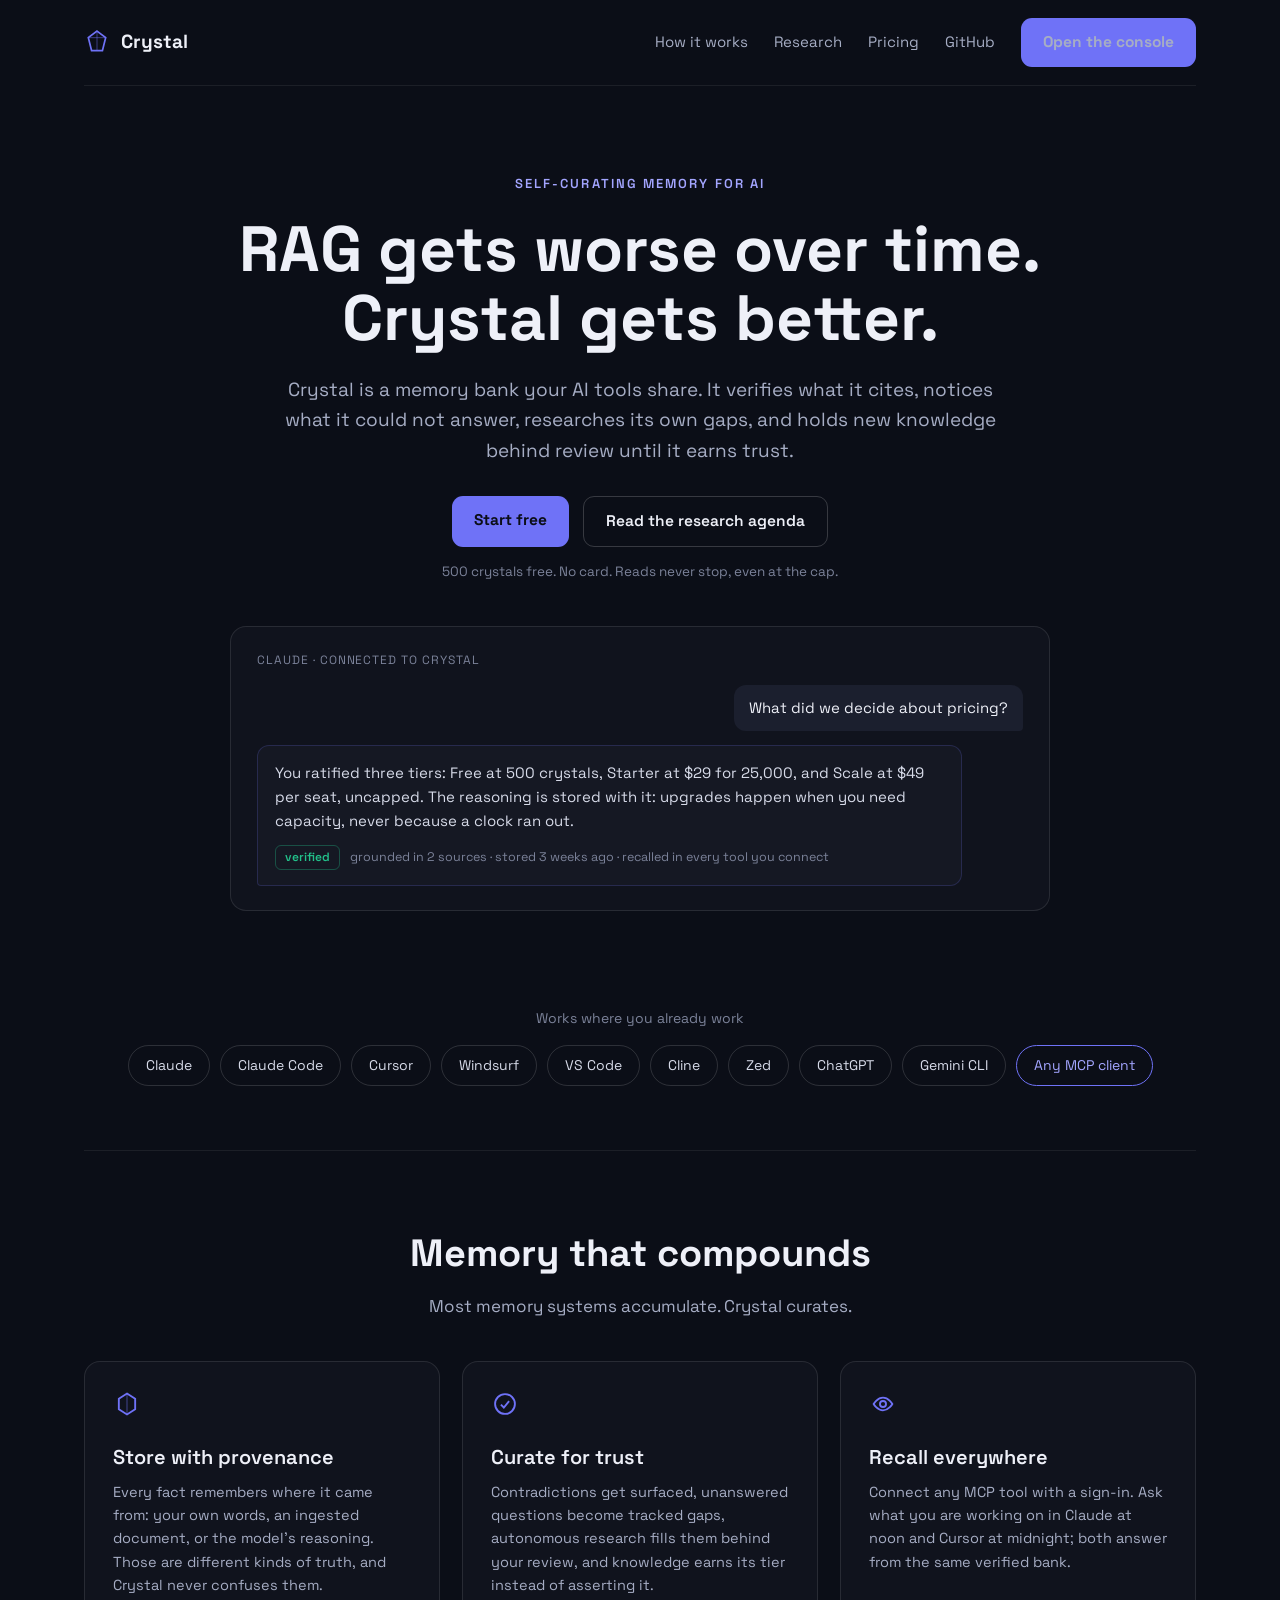
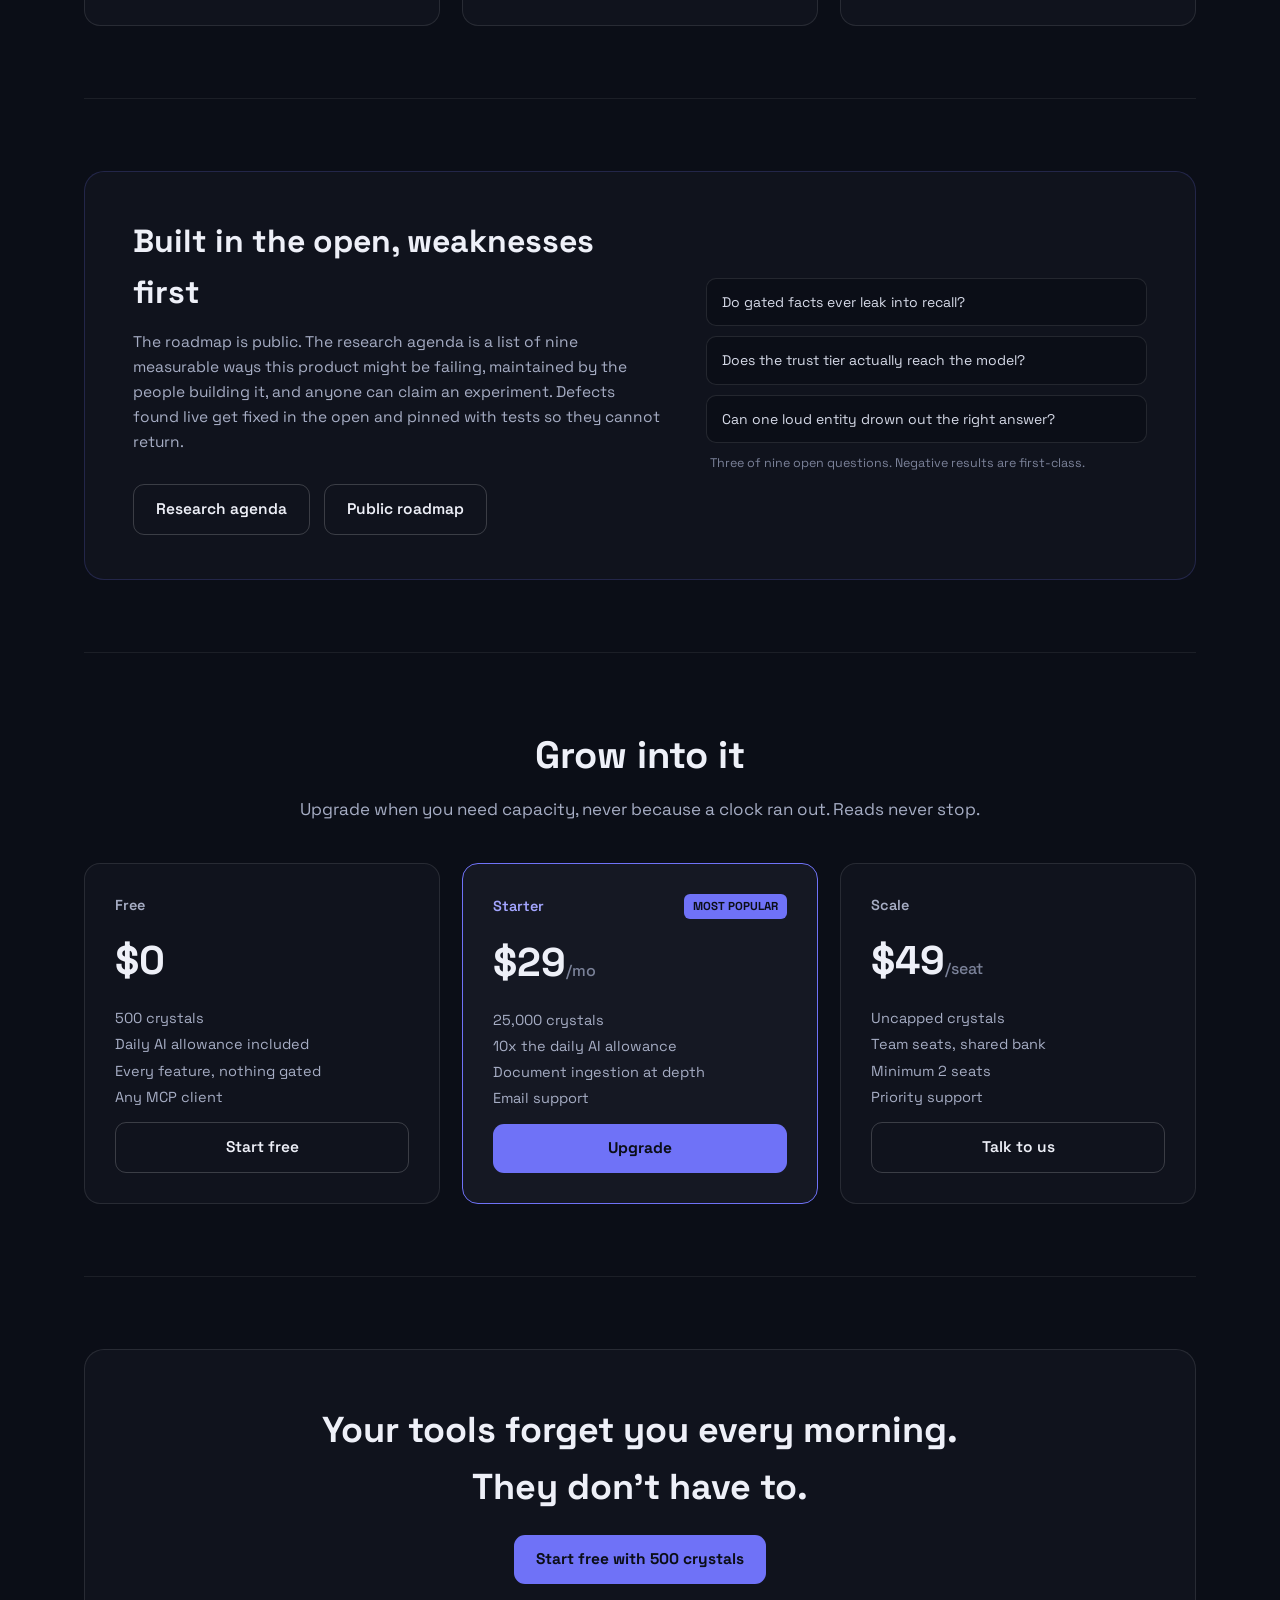
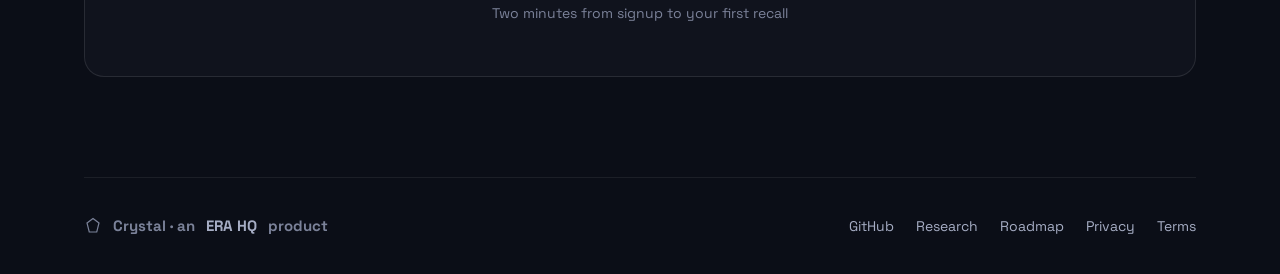
==== index.html @ cb1e688d "Crystal landing: the front door at crystal.erahq.ai, with real privacy and terms" ====
<!doctype html>
<html lang="en">
<head>
<meta charset="utf-8">
<meta name="viewport" content="width=device-width, initial-scale=1">
<title>Crystal — memory that curates itself</title>
<meta name="description" content="Crystal is a memory bank your AI tools share. It verifies what it cites, notices what it could not answer, researches its own gaps, and holds new knowledge behind review until it earns trust.">
<link rel="preconnect" href="https://fonts.googleapis.com">
<link rel="preconnect" href="https://fonts.gstatic.com" crossorigin>
<link href="https://fonts.googleapis.com/css2?family=Space+Grotesk:wght@400;500;600;700&display=swap" rel="stylesheet">
<link rel="stylesheet" href="/styles.css">
<link rel="icon" type="image/svg+xml" href="/favicon.svg">
</head>
<body>
<div class="wrap">
  <nav class="nav">
    <a class="brand" href="/">
      <svg width="26" height="26" viewBox="0 0 24 24" fill="none" aria-hidden="true"><path d="M12 2 L20 8 L17 20 L7 20 L4 8 Z" stroke="#6f72f7" stroke-width="1.6"/><path d="M12 2 L12 20 M4 8 L20 8" stroke="#6f72f7" stroke-width="0.9" opacity="0.5"/></svg>
      Crystal
    </a>
    <div class="nav-links">
      <a href="#how">How it works</a>
      <a href="https://github.com/EraHQ/CRYSTAL/blob/master/RESEARCH_AGENDA.md">Research</a>
      <a href="#pricing">Pricing</a>
      <a href="https://github.com/EraHQ/CRYSTAL">GitHub</a>
      <a class="btn btn-primary" href="https://inspector.erahq.ai/admin/">Open the console</a>
    </div>
  </nav>

  <header class="hero">
    <div class="eyebrow">SELF-CURATING MEMORY FOR AI</div>
    <h1>RAG gets worse over time.<br>Crystal gets better.</h1>
    <p class="sub">Crystal is a memory bank your AI tools share. It verifies what it cites, notices what it could not answer, researches its own gaps, and holds new knowledge behind review until it earns trust.</p>
    <div class="hero-ctas">
      <a class="btn btn-primary" href="https://inspector.erahq.ai/admin/">Start free</a>
      <a class="btn" href="https://github.com/EraHQ/CRYSTAL/blob/master/RESEARCH_AGENDA.md">Read the research agenda</a>
    </div>
    <div class="fine">500 crystals free. No card. Reads never stop, even at the cap.</div>

    <div class="demo">
      <div class="demo-label">CLAUDE · CONNECTED TO CRYSTAL</div>
      <div class="bubble-user">What did we decide about pricing?</div>
      <div class="bubble-ai">
        You ratified three tiers: Free at 500 crystals, Starter at $29 for 25,000, and Scale at $49 per seat, uncapped. The reasoning is stored with it: upgrades happen when you need capacity, never because a clock ran out.
        <div class="tier-row">
          <span class="tier">verified</span>
          <span class="tier-note">grounded in 2 sources · stored 3 weeks ago · recalled in every tool you connect</span>
        </div>
      </div>
    </div>
  </header>

  <section class="clients">
    <div class="label">Works where you already work</div>
    <div class="chips">
      <span class="chip">Claude</span>
      <span class="chip">Claude Code</span>
      <span class="chip">Cursor</span>
      <span class="chip">Windsurf</span>
      <span class="chip">VS Code</span>
      <span class="chip">Cline</span>
      <span class="chip">Zed</span>
      <span class="chip">ChatGPT</span>
      <span class="chip">Gemini CLI</span>
      <span class="chip chip-hl">Any MCP client</span>
    </div>
  </section>

  <section class="section" id="how">
    <div class="section-head">
      <h2>Memory that compounds</h2>
      <p>Most memory systems accumulate. Crystal curates.</p>
    </div>
    <div class="cards">
      <div class="card">
        <svg width="28" height="28" viewBox="0 0 24 24" fill="none" aria-hidden="true"><path d="M12 3 L19 7.5 L19 16.5 L12 21 L5 16.5 L5 7.5 Z" stroke="#6f72f7" stroke-width="1.6"/><path d="M12 3 L12 21" stroke="#6f72f7" stroke-width="0.9" opacity="0.5"/></svg>
        <h3>Store with provenance</h3>
        <p>Every fact remembers where it came from: your own words, an ingested document, or the model's reasoning. Those are different kinds of truth, and Crystal never confuses them.</p>
      </div>
      <div class="card">
        <svg width="28" height="28" viewBox="0 0 24 24" fill="none" aria-hidden="true"><circle cx="12" cy="12" r="8.5" stroke="#6f72f7" stroke-width="1.6"/><path d="M8.5 12.5 L11 15 L15.5 9.5" stroke="#6f72f7" stroke-width="1.6"/></svg>
        <h3>Curate for trust</h3>
        <p>Contradictions get surfaced, unanswered questions become tracked gaps, autonomous research fills them behind your review, and knowledge earns its tier instead of asserting it.</p>
      </div>
      <div class="card">
        <svg width="28" height="28" viewBox="0 0 24 24" fill="none" aria-hidden="true"><path d="M4 12 C4 12 7 6.5 12 6.5 C17 6.5 20 12 20 12 C20 12 17 17.5 12 17.5 C7 17.5 4 12 4 12 Z" stroke="#6f72f7" stroke-width="1.6"/><circle cx="12" cy="12" r="2.6" stroke="#6f72f7" stroke-width="1.6"/></svg>
        <h3>Recall everywhere</h3>
        <p>Connect any MCP tool with a sign-in. Ask what you are working on in Claude at noon and Cursor at midnight; both answer from the same verified bank.</p>
      </div>
    </div>
  </section>

  <section class="section">
    <div class="open-band">
      <div class="col-a">
        <h2>Built in the open, weaknesses first</h2>
        <p>The roadmap is public. The research agenda is a list of nine measurable ways this product might be failing, maintained by the people building it, and anyone can claim an experiment. Defects found live get fixed in the open and pinned with tests so they cannot return.</p>
        <div class="hero-ctas" style="justify-content: flex-start">
          <a class="btn" href="https://github.com/EraHQ/CRYSTAL/blob/master/RESEARCH_AGENDA.md">Research agenda</a>
          <a class="btn" href="https://github.com/EraHQ/CRYSTAL/blob/master/ROADMAP.md">Public roadmap</a>
        </div>
      </div>
      <div class="col-b">
        <div class="q">Do gated facts ever leak into recall?</div>
        <div class="q">Does the trust tier actually reach the model?</div>
        <div class="q">Can one loud entity drown out the right answer?</div>
        <div class="q-note">Three of nine open questions. Negative results are first-class.</div>
      </div>
    </div>
  </section>

  <section class="section" id="pricing">
    <div class="section-head">
      <h2>Grow into it</h2>
      <p>Upgrade when you need capacity, never because a clock ran out. Reads never stop.</p>
    </div>
    <div class="pricing-grid">
      <div class="price-card">
        <div class="plan-name">Free</div>
        <div class="price">$0</div>
        <div class="plan-features">500 crystals<br>Daily AI allowance included<br>Every feature, nothing gated<br>Any MCP client</div>
        <a class="btn" href="https://inspector.erahq.ai/admin/">Start free</a>
      </div>
      <div class="price-card hl">
        <div class="plan-row">
          <div class="plan-name">Starter</div>
          <div class="badge">MOST POPULAR</div>
        </div>
        <div class="price">$29<span>/mo</span></div>
        <div class="plan-features">25,000 crystals<br>10x the daily AI allowance<br>Document ingestion at depth<br>Email support</div>
        <a class="btn btn-primary" href="https://inspector.erahq.ai/admin/">Upgrade</a>
      </div>
      <div class="price-card">
        <div class="plan-name">Scale</div>
        <div class="price">$49<span>/seat</span></div>
        <div class="plan-features">Uncapped crystals<br>Team seats, shared bank<br>Minimum 2 seats<br>Priority support</div>
        <a class="btn" href="mailto:hello@erahq.ai?subject=Crystal%20Scale">Talk to us</a>
      </div>
    </div>
  </section>

  <section class="section">
    <div class="cta-band">
      <h2>Your tools forget you every morning. They don't have to.</h2>
      <a class="btn btn-primary" href="https://inspector.erahq.ai/admin/">Start free with 500 crystals</a>
      <div class="fine" style="color: #7b8299; font-size: 14px">Two minutes from signup to your first recall</div>
    </div>
  </section>

  <footer class="footer">
    <div class="brand" style="font-size: 15px; color: #7b8299">
      <svg width="18" height="18" viewBox="0 0 24 24" fill="none" aria-hidden="true"><path d="M12 2 L20 8 L17 20 L7 20 L4 8 Z" stroke="#7b8299" stroke-width="1.6"/></svg>
      Crystal · an <a href="https://erahq.ai" style="color: #a6adc4">ERA HQ</a> product
    </div>
    <div class="footer-links">
      <a href="https://github.com/EraHQ/CRYSTAL">GitHub</a>
      <a href="https://github.com/EraHQ/CRYSTAL/blob/master/RESEARCH_AGENDA.md">Research</a>
      <a href="https://github.com/EraHQ/CRYSTAL/blob/master/ROADMAP.md">Roadmap</a>
      <a href="/privacy.html">Privacy</a>
      <a href="/terms.html">Terms</a>
    </div>
  </footer>
</div>
</body>
</html>
---- styles.css ----
:root {
  --ink: #0b0e17;
  --card: #10131d;
  --card-2: #151823;
  --line: #ffffff1a;
  --line-2: #ffffff2e;
  --accent: #6f72f7;
  --accent-2: #8487fb;
  --amber: #e8a33d;
  --green: #22c08a;
  --text: #eef0f8;
  --text-2: #a6adc4;
  --text-3: #7b8299;
}
* { box-sizing: border-box; }
html { scroll-behavior: smooth; }
body {
  margin: 0;
  background: var(--ink);
  color: var(--text);
  font-family: 'Space Grotesk', system-ui, -apple-system, sans-serif;
  line-height: 1.6;
}
a { color: var(--accent-2); text-decoration: none; }
a:hover { color: #a3a5ff; }
.wrap { max-width: 1160px; margin: 0 auto; padding: 0 24px; }

.nav {
  display: flex; align-items: center; justify-content: space-between;
  padding: 18px 0; border-bottom: 1px solid #ffffff12;
}
.brand { display: flex; align-items: center; gap: 11px; color: var(--text); font-weight: 700; font-size: 19px; }
.nav-links { display: flex; align-items: center; gap: 26px; font-size: 15px; }
.nav-links a { color: var(--text-2); }
.nav-links a:hover { color: var(--text); }
.btn {
  display: inline-block; border-radius: 11px; font-weight: 600;
  padding: 12px 22px; font-size: 15.5px; border: 1px solid var(--line-2);
  color: var(--text);
}
.btn:hover { background: #ffffff0d; color: var(--text); }
.btn-primary { background: var(--accent); color: var(--ink); border: none; font-weight: 700; }
.btn-primary:hover { background: #5d60ee; color: var(--ink); }

.hero { text-align: center; padding: 88px 0 56px; }
.eyebrow { font-size: 13px; font-weight: 600; letter-spacing: 0.16em; color: #a3a5ff; }
.hero h1 {
  margin: 20px auto 0; font-weight: 700; line-height: 1.08;
  font-size: clamp(38px, 5.4vw, 64px); max-width: 880px;
}
.hero .sub {
  margin: 22px auto 0; font-size: clamp(16px, 1.6vw, 19px);
  color: var(--text-2); max-width: 720px;
}
.hero-ctas { display: flex; gap: 14px; justify-content: center; margin-top: 30px; flex-wrap: wrap; }
.hero .fine { margin-top: 14px; font-size: 13.5px; color: var(--text-3); }

.demo {
  margin: 44px auto 0; max-width: 820px; background: var(--card);
  border: 1px solid var(--line); border-radius: 16px; padding: 24px 26px;
  text-align: left;
}
.demo-label { font-size: 12px; color: var(--text-3); letter-spacing: 0.08em; }
.bubble-user {
  margin: 14px 0 0 auto; width: fit-content; max-width: 85%;
  background: #1b1f2e; border-radius: 12px 12px 4px 12px;
  padding: 11px 15px; font-size: 15px;
}
.bubble-ai {
  margin-top: 14px; max-width: 92%; background: var(--card-2);
  border: 1px solid #6f72f733; border-radius: 12px 12px 12px 4px;
  padding: 15px 17px; font-size: 15px; color: #d6dae8;
}
.tier-row { display: flex; gap: 10px; margin-top: 12px; align-items: center; flex-wrap: wrap; }
.tier {
  font-size: 12px; font-weight: 600; color: var(--green);
  border: 1px solid #22c08a55; border-radius: 6px; padding: 2px 9px;
}
.tier-note { font-size: 12.5px; color: var(--text-3); }

.clients { text-align: center; padding: 40px 0 64px; }
.clients .label { font-size: 14px; color: var(--text-3); margin-bottom: 16px; }
.chips { display: flex; flex-wrap: wrap; justify-content: center; gap: 10px; }
.chip {
  border: 1px solid #ffffff24; border-radius: 999px;
  padding: 8px 17px; font-size: 14px; color: #d6dae8;
}
.chip-hl { border-color: var(--accent); color: #a3a5ff; }

.section { padding: 72px 0; border-top: 1px solid #ffffff12; }
.section-head { text-align: center; margin-bottom: 40px; }
.section-head h2 { margin: 0; font-size: clamp(28px, 3.4vw, 38px); font-weight: 700; }
.section-head p { margin: 10px 0 0; font-size: 17px; color: var(--text-2); }
.cards { display: grid; grid-template-columns: repeat(3, 1fr); gap: 22px; }
.card {
  background: var(--card); border: 1px solid var(--line);
  border-radius: 16px; padding: 28px;
}
.card h3 { margin: 16px 0 8px; font-size: 20px; font-weight: 600; }
.card p { margin: 0; font-size: 14.5px; color: var(--text-2); }

.open-band {
  background: var(--card); border: 1px solid #6f72f733; border-radius: 20px;
  padding: 44px 48px; display: flex; gap: 44px; align-items: center;
}
.open-band h2 { margin: 0 0 12px; font-size: clamp(24px, 3vw, 32px); }
.open-band .col-a { flex: 1.2; }
.open-band .col-b { flex: 1; display: flex; flex-direction: column; gap: 10px; }
.open-band p { color: var(--text-2); font-size: 15.5px; margin: 0 0 16px; }
.q {
  background: var(--ink); border: 1px solid var(--line); border-radius: 10px;
  padding: 12px 15px; font-size: 14px; color: #d6dae8;
}
.q-note { font-size: 12.5px; color: var(--text-3); padding-left: 4px; }

.pricing-grid { display: grid; grid-template-columns: repeat(3, 1fr); gap: 22px; align-items: stretch; }
.price-card {
  background: var(--card); border: 1px solid var(--line); border-radius: 16px;
  padding: 30px; display: flex; flex-direction: column; gap: 12px;
}
.price-card.hl { background: var(--card-2); border: 1.5px solid var(--accent); }
.plan-name { font-size: 14.5px; font-weight: 600; color: var(--text-2); }
.hl .plan-name { color: #a3a5ff; }
.plan-row { display: flex; justify-content: space-between; align-items: center; }
.badge {
  font-size: 11.5px; font-weight: 700; color: var(--ink);
  background: var(--accent); border-radius: 6px; padding: 3px 9px;
}
.price { font-size: 40px; font-weight: 700; }
.price span { font-size: 16px; color: var(--text-3); font-weight: 500; }
.plan-features { font-size: 14.5px; color: var(--text-2); line-height: 1.8; }
.price-card .btn { margin-top: auto; text-align: center; }

.cta-band {
  background: var(--card); border: 1px solid var(--line); border-radius: 20px;
  padding: 52px; text-align: center; display: flex; flex-direction: column;
  align-items: center; gap: 18px;
}
.cta-band h2 { margin: 0; font-size: clamp(26px, 3.2vw, 36px); max-width: 680px; }

.footer {
  display: flex; justify-content: space-between; align-items: center;
  padding: 36px 0; margin-top: 28px; border-top: 1px solid #ffffff12;
  font-size: 14px; color: var(--text-3); flex-wrap: wrap; gap: 14px;
}
.footer-links { display: flex; gap: 22px; flex-wrap: wrap; }
.footer-links a { color: var(--text-2); }

.legal { max-width: 780px; margin: 0 auto; padding: 56px 24px 80px; }
.legal h1 { font-size: 34px; margin-bottom: 4px; }
.legal .updated { color: var(--text-3); font-size: 14px; margin-bottom: 36px; }
.legal h2 { font-size: 21px; margin: 36px 0 10px; }
.legal p, .legal li { color: var(--text-2); font-size: 15.5px; }
.legal ul { padding-left: 22px; }

@media (max-width: 900px) {
  .cards, .pricing-grid { grid-template-columns: 1fr; }
  .open-band { flex-direction: column; padding: 32px 26px; }
  .nav-links a:not(.btn) { display: none; }
  .hero { padding-top: 56px; }
}
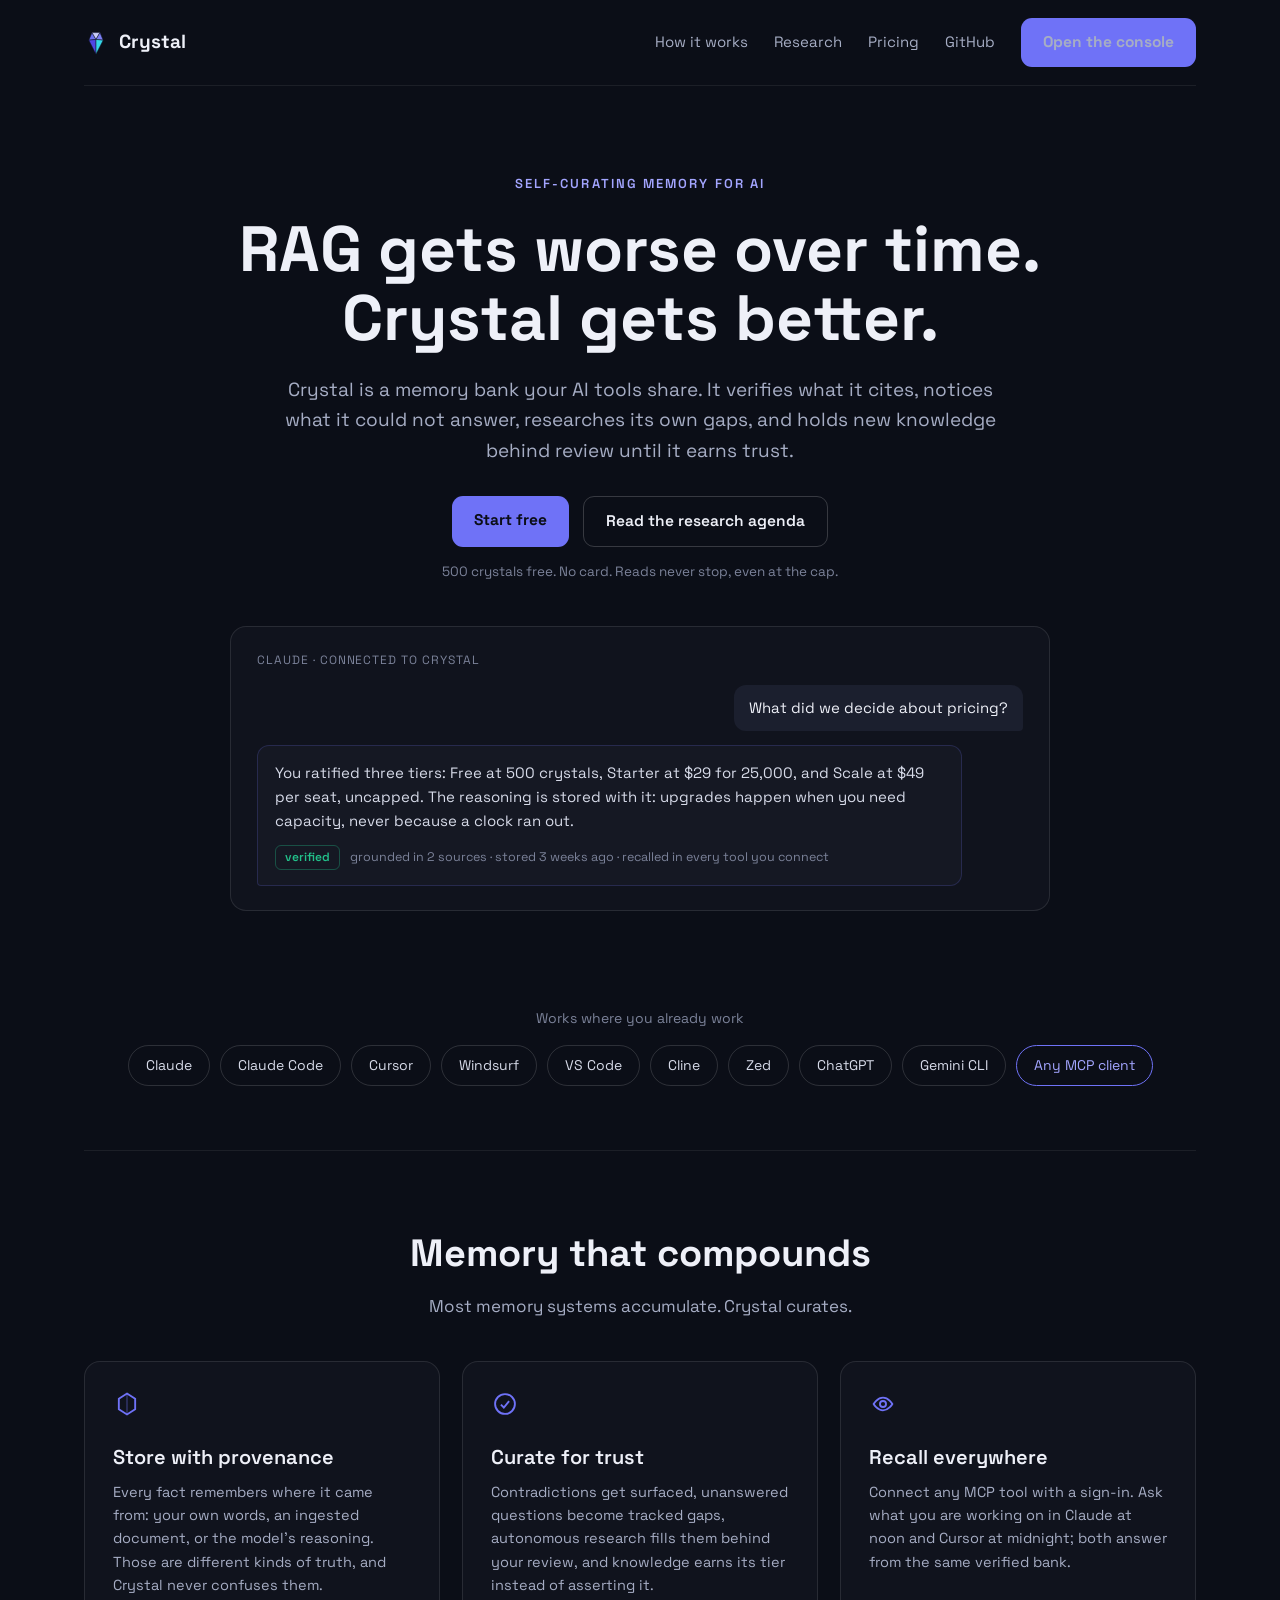
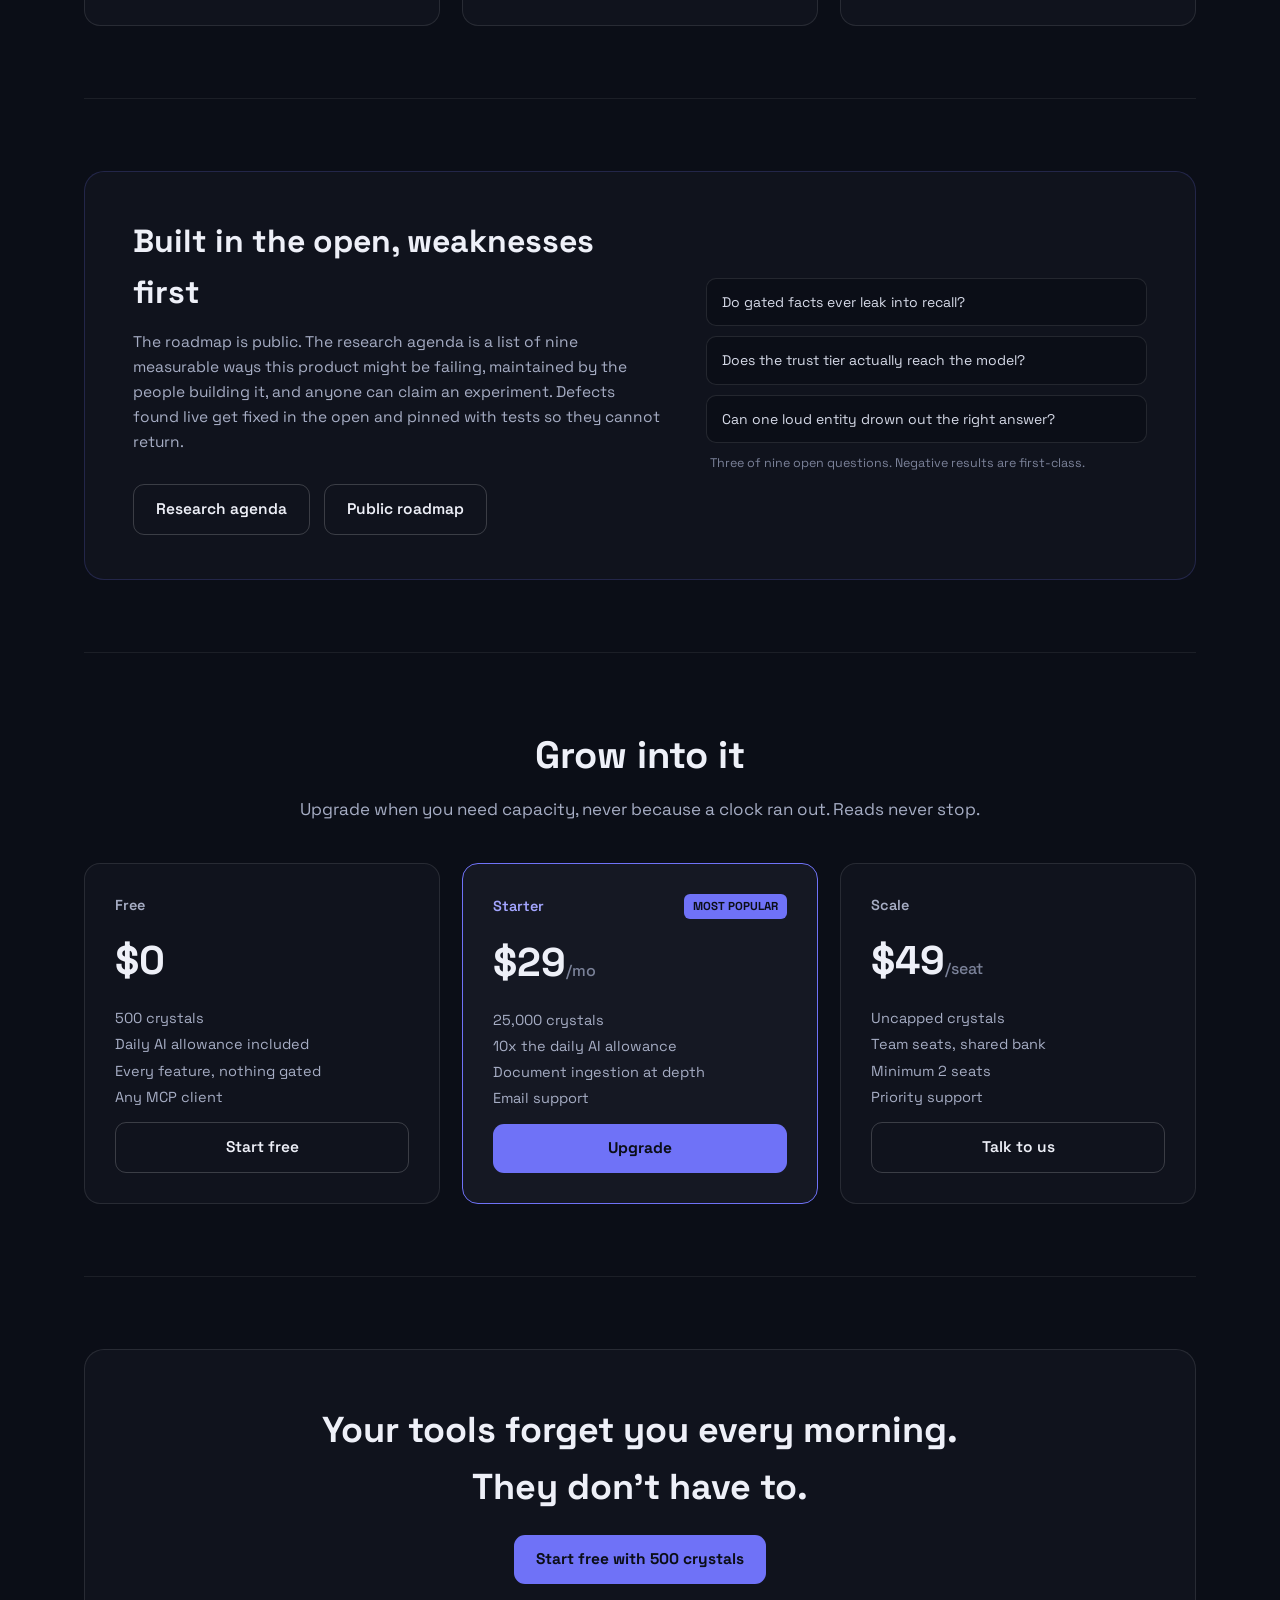
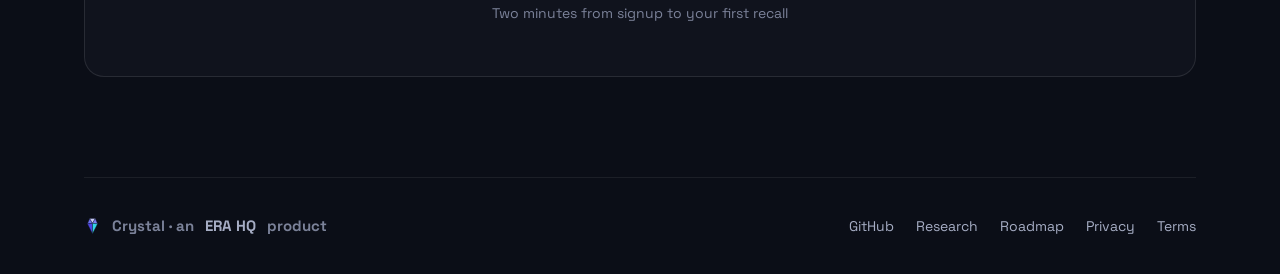
==== commit 7d885df7: "The real mark: the faceted gem replaces the placeholder pentagon in favicon, nav, and footer" ====
--- a/index.html
+++ b/index.html
@@ -15,7 +15,7 @@
 <div class="wrap">
   <nav class="nav">
     <a class="brand" href="/">
-      <svg width="26" height="26" viewBox="0 0 24 24" fill="none" aria-hidden="true"><path d="M12 2 L20 8 L17 20 L7 20 L4 8 Z" stroke="#6f72f7" stroke-width="1.6"/><path d="M12 2 L12 20 M4 8 L20 8" stroke="#6f72f7" stroke-width="0.9" opacity="0.5"/></svg>
+      <svg width="24" height="27" viewBox="0 0 120 150" aria-hidden="true"><g stroke="#14172a" stroke-width="3" stroke-linejoin="round"><polygon points="20,62 38,20 60,58" fill="#6a6ff0"/><polygon points="38,20 82,20 60,58" fill="#c9ccf9"/><polygon points="82,20 100,62 60,58" fill="#7b7ff5"/><polygon points="20,62 60,58 60,140" fill="#4f46e5"/><polygon points="100,62 60,58 60,140" fill="#35d6e8"/></g></svg>
       Crystal
     </a>
     <div class="nav-links">
@@ -149,7 +149,7 @@
 
   <footer class="footer">
     <div class="brand" style="font-size: 15px; color: #7b8299">
-      <svg width="18" height="18" viewBox="0 0 24 24" fill="none" aria-hidden="true"><path d="M12 2 L20 8 L17 20 L7 20 L4 8 Z" stroke="#7b8299" stroke-width="1.6"/></svg>
+      <svg width="17" height="19" viewBox="0 0 120 150" aria-hidden="true"><g stroke="#14172a" stroke-width="3" stroke-linejoin="round"><polygon points="20,62 38,20 60,58" fill="#6a6ff0"/><polygon points="38,20 82,20 60,58" fill="#c9ccf9"/><polygon points="82,20 100,62 60,58" fill="#7b7ff5"/><polygon points="20,62 60,58 60,140" fill="#4f46e5"/><polygon points="100,62 60,58 60,140" fill="#35d6e8"/></g></svg>
       Crystal · an <a href="https://erahq.ai" style="color: #a6adc4">ERA HQ</a> product
     </div>
     <div class="footer-links">
